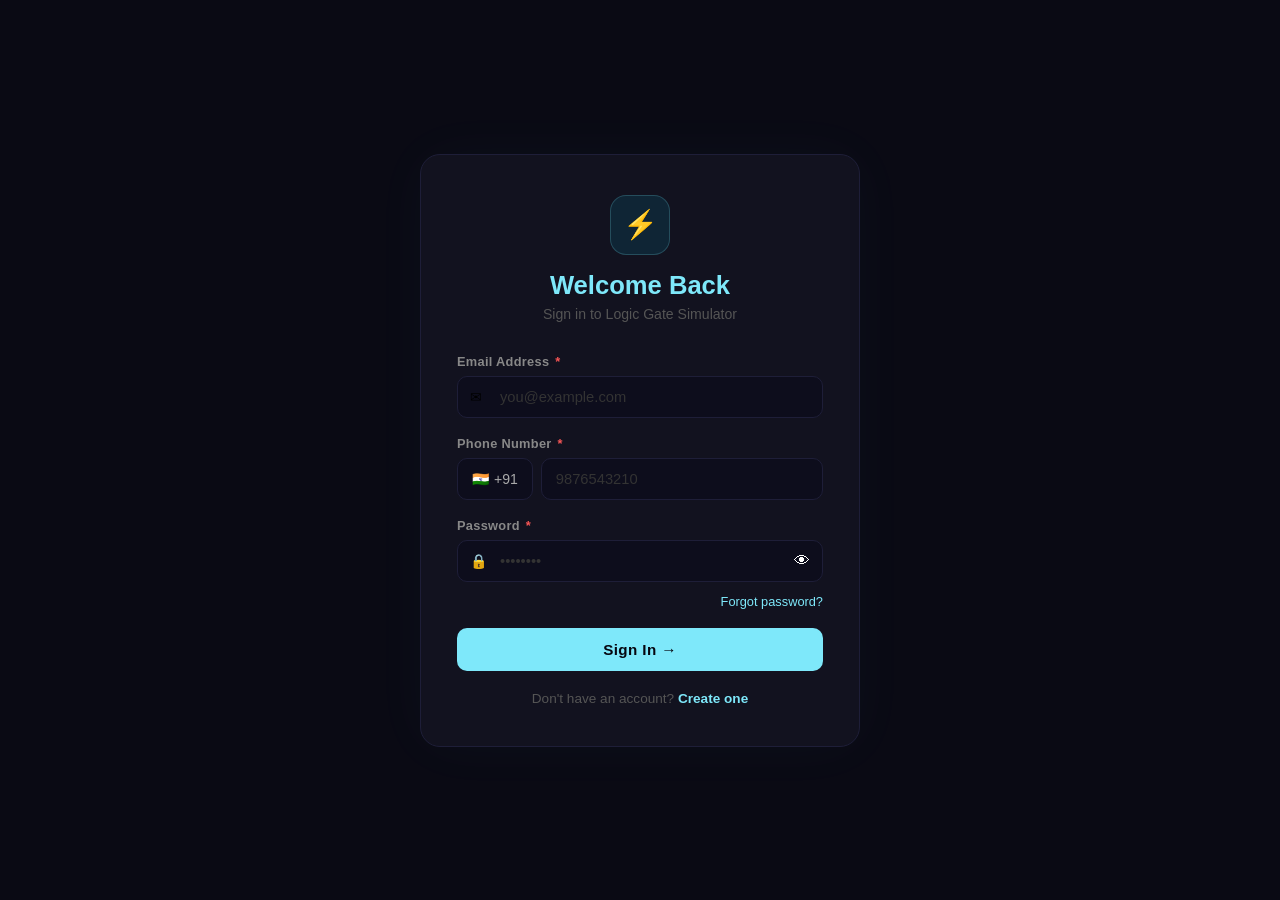
==== templates/login.html @ 6e3232b9 "Added frontend files" ====
<!DOCTYPE html>
<html lang="en">
<head>
  <meta charset="UTF-8"/>
  <meta name="viewport" content="width=device-width, initial-scale=1.0"/>
  <title>Login | Logic Gate Simulator</title>
  <link rel="stylesheet" href="/static/auth.css"/>
</head>
<body>
  <div class="auth-container">
    <div class="auth-card">

      <div class="auth-top">
        <div class="auth-icon">⚡</div>
        <h1>Welcome Back</h1>
        <p class="tagline">Sign in to Logic Gate Simulator</p>
      </div>

      <div class="error-box" id="error-box"></div>

      <div class="field-group">
        <label>Email Address <span class="req">*</span></label>
        <div class="inp-wrap">
          <span class="inp-icon">✉</span>
          <input type="email" id="email" placeholder="you@example.com" required/>
        </div>
      </div>

      <div class="field-group">
        <label>Phone Number <span class="req">*</span></label>
        <div class="phone-row">
          <div class="country-code">🇮🇳 +91</div>
          <input type="tel" id="phone" placeholder="9876543210" maxlength="10" required/>
        </div>
      </div>

      <div class="field-group">
  <label>Password <span class="req">*</span></label>
  <div class="inp-wrap">
    <span class="inp-icon">🔒</span>
    <input type="password" id="password" placeholder="••••••••" required/>
    <span class="eye-toggle" onclick="togglePassword('password', this)">👁</span>
  </div>
</div>

      <div class="forgot-row">
        <a href="/forgot">Forgot password?</a>
      </div>

      <button class="auth-btn" onclick="login()">Sign In →</button>

      <div class="auth-footer">
        Don't have an account? <a href="/register">Create one</a>
      </div>

    </div>
  </div>
  <script src="/static/auth.js"></script>
</body>
</html>
---- static/auth.css ----
*, *::before, *::after {
  margin: 0;
  padding: 0;
  box-sizing: border-box;
}

body {
  font-family: 'Segoe UI', sans-serif;
  background: #0a0a14;
  min-height: 100vh;
  display: flex;
  align-items: center;
  justify-content: center;
  padding: 20px;
}

.auth-container {
  width: 100%;
  display: flex;
  justify-content: center;
}

.auth-card {
  background: #12121f;
  border: 1px solid #1e1e38;
  border-radius: 20px;
  padding: 40px 36px;
  width: 100%;
  max-width: 440px;
  box-shadow: 0 0 60px #7ee8fa08;
}

/* ── Top section ── */
.auth-top {
  text-align: center;
  margin-bottom: 32px;
}

.auth-icon {
  width: 60px;
  height: 60px;
  background: #0f2535;
  border: 1px solid #7ee8fa33;
  border-radius: 16px;
  font-size: 28px;
  display: flex;
  align-items: center;
  justify-content: center;
  margin: 0 auto 16px;
}

.auth-top h1 {
  color: #7ee8fa;
  font-size: 1.6rem;
  font-weight: 700;
  margin-bottom: 6px;
}

.tagline {
  color: #555;
  font-size: 0.88rem;
}

/* ── Fields ── */
.field-group {
  margin-bottom: 18px;
}

.field-group label {
  display: block;
  color: #888;
  font-size: 0.8rem;
  font-weight: 600;
  margin-bottom: 7px;
  letter-spacing: 0.3px;
}

.req {
  color: #f85656;
  margin-left: 2px;
}

/* ── Input wrapper ── */
.inp-wrap {
  position: relative;
  display: flex;
  align-items: center;
}

.inp-icon {
  position: absolute;
  left: 13px;
  font-size: 14px;
  pointer-events: none;
  z-index: 1;
}

.inp-wrap input {
  width: 100%;
  padding: 12px 42px;
  background: #0d0d1c;
  border: 1.5px solid #1e1e38;
  border-radius: 10px;
  color: #e0e0e0;
  font-size: 0.92rem;
  outline: none;
  transition: border-color 0.2s, background 0.2s;
}

.inp-wrap input:focus {
  border-color: #7ee8fa;
  background: #0f0f24;
}

.inp-wrap input::placeholder {
  color: #333;
}

/* ── Show/Hide password toggle ── */
.eye-toggle {
  position: absolute;
  right: 13px;
  font-size: 16px;
  cursor: pointer;
  opacity: 1;
  color: #ffffff;
  filter: brightness(2);
  transition: opacity 0.2s;
  user-select: none;
  z-index: 2;
}

.eye-toggle:hover {
  opacity: 0.7;
}

/* ── Phone row ── */
.phone-row {
  display: flex;
  gap: 8px;
  align-items: center;
}

.country-code {
  padding: 12px 14px;
  background: #0d0d1c;
  border: 1.5px solid #1e1e38;
  border-radius: 10px;
  color: #aaa;
  font-size: 0.88rem;
  white-space: nowrap;
  flex-shrink: 0;
}

.phone-row input {
  flex: 1;
  padding: 12px 14px;
  background: #0d0d1c;
  border: 1.5px solid #1e1e38;
  border-radius: 10px;
  color: #e0e0e0;
  font-size: 0.92rem;
  outline: none;
  transition: border-color 0.2s, background 0.2s;
}

.phone-row input:focus {
  border-color: #7ee8fa;
  background: #0f0f24;
}

.phone-row input::placeholder {
  color: #333;
}

/* ── Forgot password link ── */
.forgot-row {
  text-align: right;
  margin: -8px 0 18px;
}

.forgot-row a {
  color: #7ee8fa;
  font-size: 0.8rem;
  text-decoration: none;
}

.forgot-row a:hover {
  text-decoration: underline;
}

/* ── Submit button ── */
.auth-btn {
  width: 100%;
  padding: 13px;
  background: #7ee8fa;
  color: #06060f;
  border: none;
  border-radius: 10px;
  font-size: 0.95rem;
  font-weight: 700;
  cursor: pointer;
  letter-spacing: 0.4px;
  transition: opacity 0.2s, transform 0.1s;
}

.auth-btn:hover {
  opacity: 0.9;
}

.auth-btn:active {
  transform: scale(0.99);
}

/* ── Footer links ── */
.auth-footer {
  text-align: center;
  margin-top: 20px;
  font-size: 0.85rem;
  color: #555;
}

.auth-footer a {
  color: #7ee8fa;
  text-decoration: none;
  font-weight: 600;
}

.auth-footer a:hover {
  text-decoration: underline;
}

/* ── Error / Success boxes ── */
.error-box {
  background: #1f0a0a;
  border: 1px solid #f8565644;
  color: #f85656;
  border-radius: 10px;
  padding: 11px 14px;
  font-size: 0.85rem;
  margin-bottom: 18px;
  display: none;
}

.success-box {
  background: #0a1f12;
  border: 1px solid #56f89c44;
  color: #56f89c;
  border-radius: 10px;
  padding: 11px 14px;
  font-size: 0.85rem;
  margin-bottom: 18px;
  display: none;
}
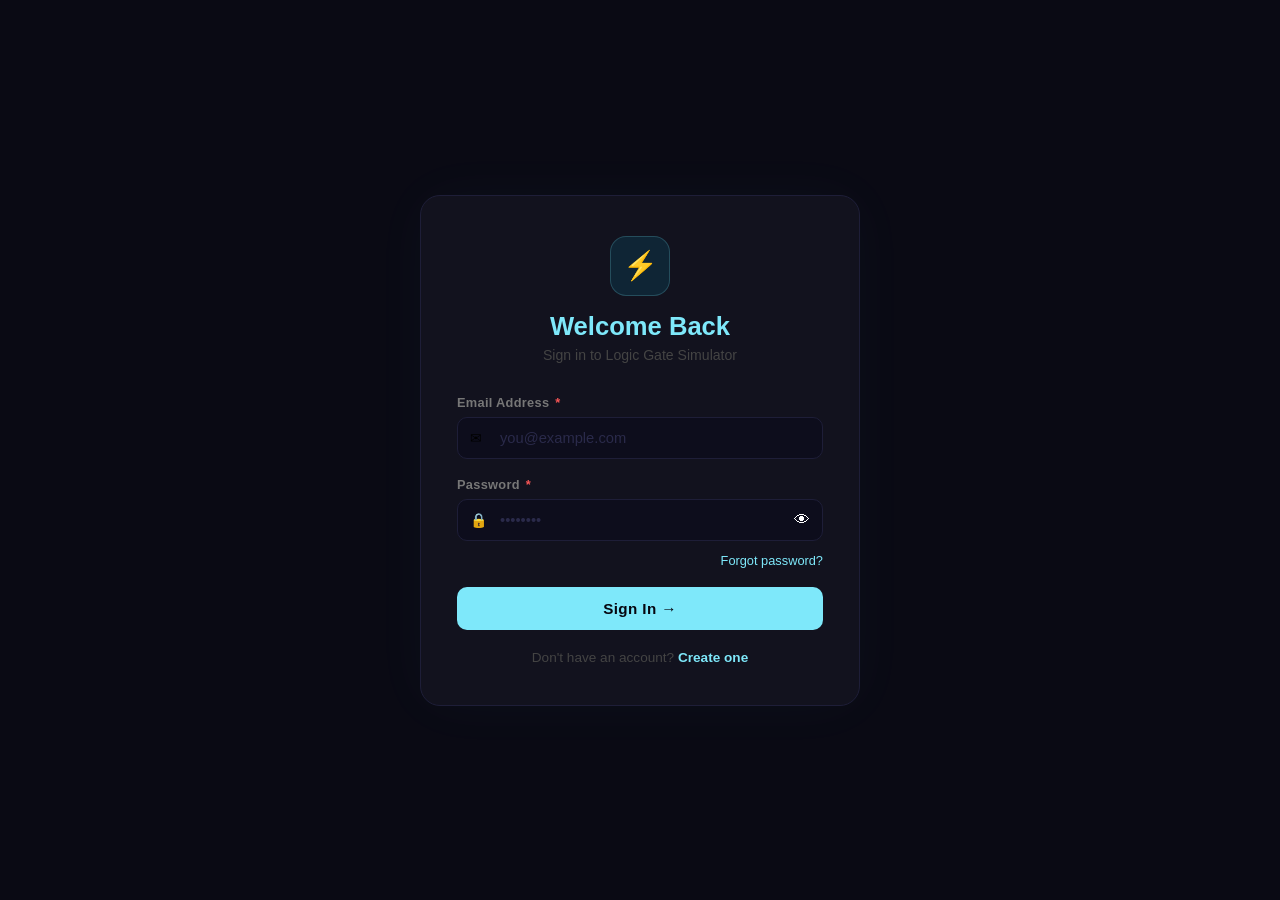
==== commit 37121aca: "Deploy to Render" ====
--- a/templates/login.html
+++ b/templates/login.html
@@ -9,15 +9,12 @@
 <body>
   <div class="auth-container">
     <div class="auth-card">
-
       <div class="auth-top">
         <div class="auth-icon">⚡</div>
         <h1>Welcome Back</h1>
         <p class="tagline">Sign in to Logic Gate Simulator</p>
       </div>
-
       <div class="error-box" id="error-box"></div>
-
       <div class="field-group">
         <label>Email Address <span class="req">*</span></label>
         <div class="inp-wrap">
@@ -25,34 +22,22 @@
           <input type="email" id="email" placeholder="you@example.com" required/>
         </div>
       </div>
-
+     
       <div class="field-group">
-        <label>Phone Number <span class="req">*</span></label>
-        <div class="phone-row">
-          <div class="country-code">🇮🇳 +91</div>
-          <input type="tel" id="phone" placeholder="9876543210" maxlength="10" required/>
+        <label>Password <span class="req">*</span></label>
+        <div class="inp-wrap">
+          <span class="inp-icon">🔒</span>
+          <input type="password" id="password" placeholder="••••••••" required/>
+          <span class="eye-toggle" onclick="togglePassword('password', this)">👁</span>
         </div>
       </div>
-
-      <div class="field-group">
-  <label>Password <span class="req">*</span></label>
-  <div class="inp-wrap">
-    <span class="inp-icon">🔒</span>
-    <input type="password" id="password" placeholder="••••••••" required/>
-    <span class="eye-toggle" onclick="togglePassword('password', this)">👁</span>
-  </div>
-</div>
-
       <div class="forgot-row">
         <a href="/forgot">Forgot password?</a>
       </div>
-
       <button class="auth-btn" onclick="login()">Sign In →</button>
-
       <div class="auth-footer">
         Don't have an account? <a href="/register">Create one</a>
       </div>
-
     </div>
   </div>
   <script src="/static/auth.js"></script>
--- a/static/auth.css
+++ b/static/auth.css
@@ -21,7 +21,7 @@
 }
 
 .auth-card {
-  background: #12121f;
+  background: #12121e;
   border: 1px solid #1e1e38;
   border-radius: 20px;
   padding: 40px 36px;
@@ -30,7 +30,7 @@
   box-shadow: 0 0 60px #7ee8fa08;
 }
 
-/* ── Top section ── */
+/* ── Top Section ── */
 .auth-top {
   text-align: center;
   margin-bottom: 32px;
@@ -57,7 +57,7 @@
 }
 
 .tagline {
-  color: #555;
+  color: #444;
   font-size: 0.88rem;
 }
 
@@ -68,7 +68,7 @@
 
 .field-group label {
   display: block;
-  color: #888;
+  color: #777;
   font-size: 0.8rem;
   font-weight: 600;
   margin-bottom: 7px;
@@ -80,7 +80,7 @@
   margin-left: 2px;
 }
 
-/* ── Input wrapper ── */
+/* ── Input Wrapper ── */
 .inp-wrap {
   position: relative;
   display: flex;
@@ -113,16 +113,15 @@
 }
 
 .inp-wrap input::placeholder {
-  color: #333;
-}
-
-/* ── Show/Hide password toggle ── */
+  color: #2a2a4a;
+}
+
+/* ── Eye Toggle ── */
 .eye-toggle {
   position: absolute;
   right: 13px;
   font-size: 16px;
   cursor: pointer;
-  opacity: 1;
   color: #ffffff;
   filter: brightness(2);
   transition: opacity 0.2s;
@@ -134,7 +133,7 @@
   opacity: 0.7;
 }
 
-/* ── Phone row ── */
+/* ── Phone Row ── */
 .phone-row {
   display: flex;
   gap: 8px;
@@ -170,10 +169,10 @@
 }
 
 .phone-row input::placeholder {
-  color: #333;
-}
-
-/* ── Forgot password link ── */
+  color: #2a2a4a;
+}
+
+/* ── Forgot Row ── */
 .forgot-row {
   text-align: right;
   margin: -8px 0 18px;
@@ -189,7 +188,7 @@
   text-decoration: underline;
 }
 
-/* ── Submit button ── */
+/* ── Auth Button ── */
 .auth-btn {
   width: 100%;
   padding: 13px;
@@ -212,12 +211,12 @@
   transform: scale(0.99);
 }
 
-/* ── Footer links ── */
+/* ── Footer Links ── */
 .auth-footer {
   text-align: center;
   margin-top: 20px;
   font-size: 0.85rem;
-  color: #555;
+  color: #444;
 }
 
 .auth-footer a {
@@ -230,9 +229,9 @@
   text-decoration: underline;
 }
 
-/* ── Error / Success boxes ── */
+/* ── Error / Success Boxes ── */
 .error-box {
-  background: #1f0a0a;
+  background: #1a0808;
   border: 1px solid #f8565644;
   color: #f85656;
   border-radius: 10px;
@@ -243,7 +242,7 @@
 }
 
 .success-box {
-  background: #0a1f12;
+  background: #081a0e;
   border: 1px solid #56f89c44;
   color: #56f89c;
   border-radius: 10px;
